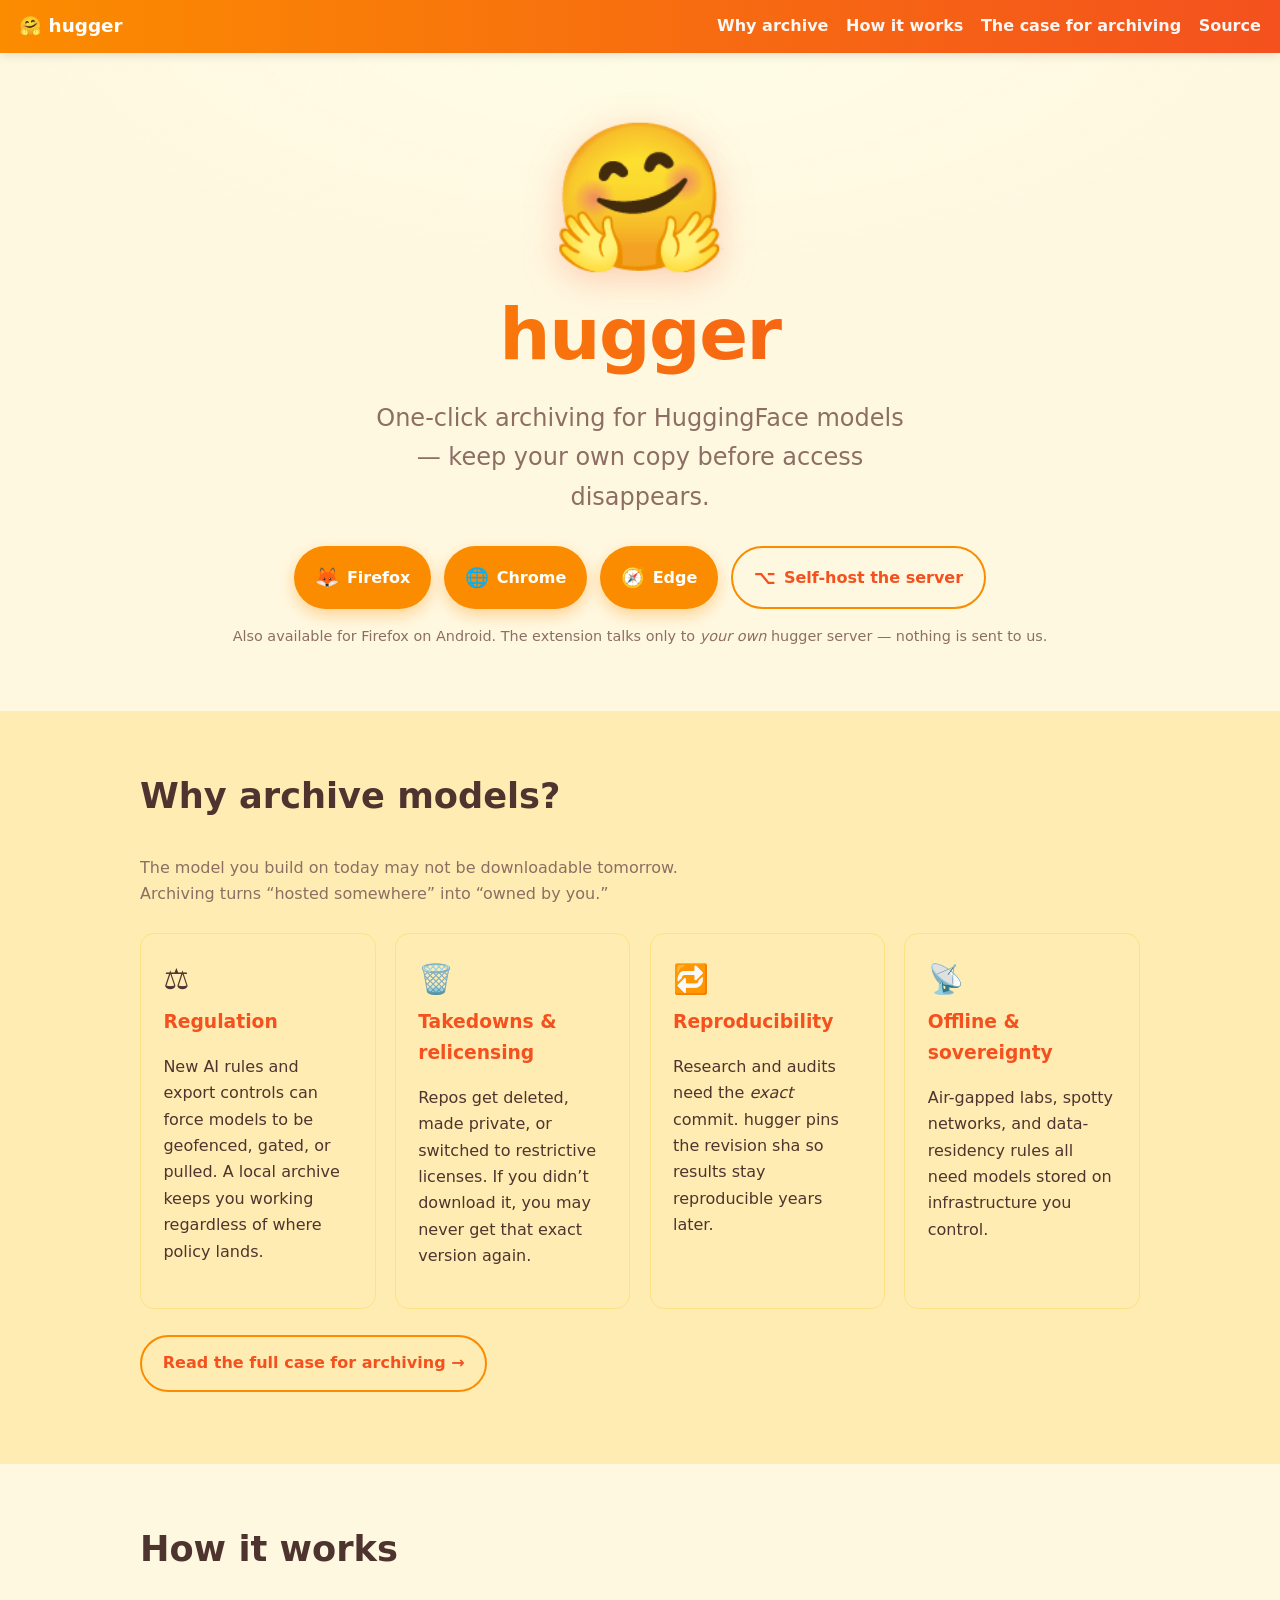
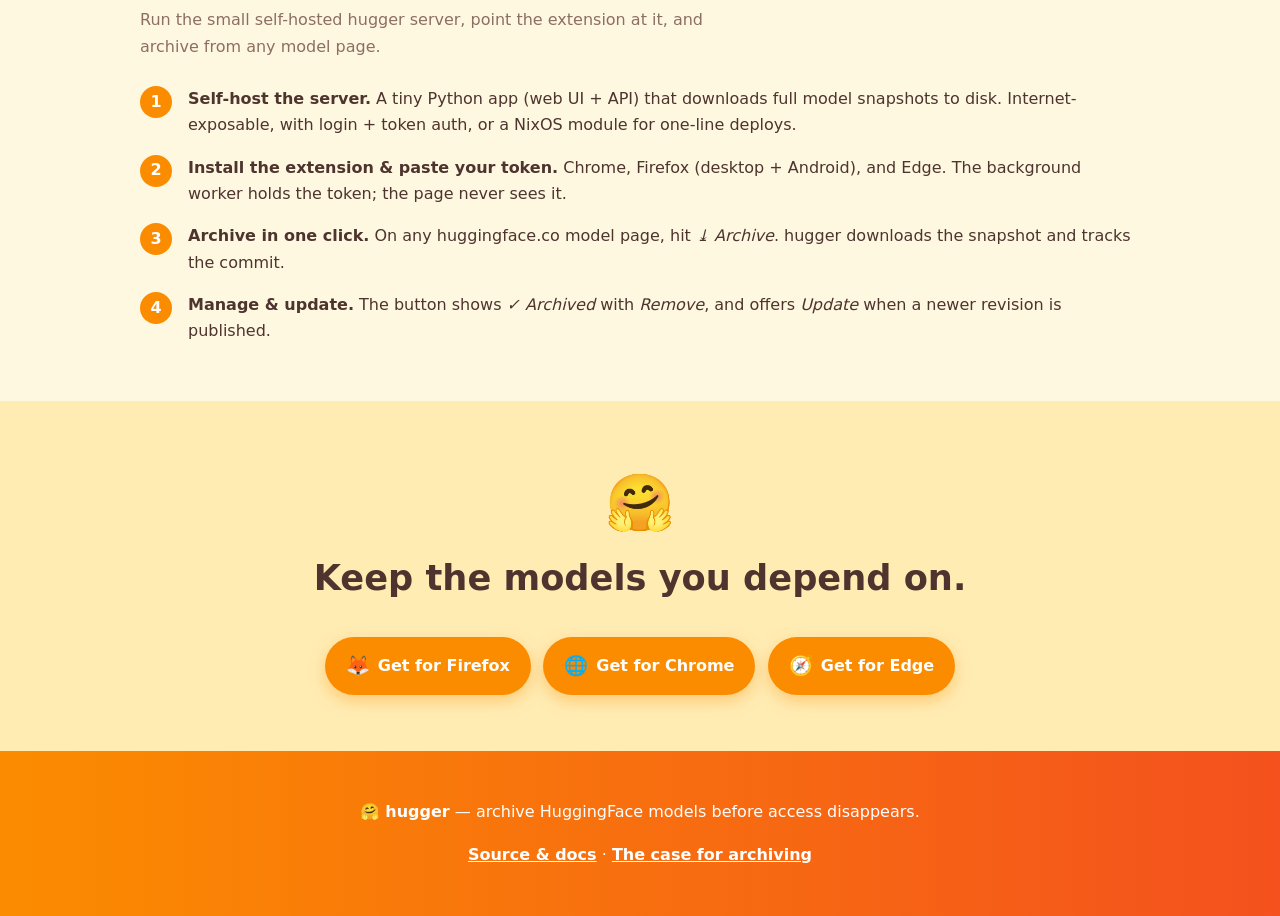
==== website/index.html @ 246c55b5 "Add landing site under website/ explaining the extension Static, no-build site in the app's yellow/o" ====
<!doctype html>
<html lang="en">
<head>
  <meta charset="utf-8" />
  <meta name="viewport" content="width=device-width, initial-scale=1, viewport-fit=cover" />
  <title>hugger — one-click HuggingFace model archiver</title>
  <meta name="description" content="hugger archives HuggingFace models to your own server in one click — keep a durable local copy before regulation, takedowns, or licensing changes cut off access." />
  <link rel="icon" href="data:image/svg+xml,<svg xmlns='http://www.w3.org/2000/svg' viewBox='0 0 100 100'><text y='.9em' font-size='90'>🤗</text></svg>" />
  <link rel="stylesheet" href="style.css" />
</head>
<body>
  <nav class="nav">
    <a class="brand" href="/"><span>🤗</span> hugger</a>
    <span class="links">
      <a href="#why">Why archive</a>
      <a href="#how">How it works</a>
      <a href="why.html">The case for archiving</a>
      <a href="https://git.plan.ai/plan-ai/hugger">Source</a>
    </span>
  </nav>

  <!-- HERO -->
  <header class="hero center">
    <div class="wrap">
      <div class="emoji" aria-hidden="true">🤗</div>
      <h1>hugger</h1>
      <p class="tagline">One-click archiving for HuggingFace models — keep your own copy before access disappears.</p>

      <!-- Update these hrefs to the real store listings once published. -->
      <div class="btns">
        <a class="btn" href="https://addons.mozilla.org/firefox/addon/hugger/"><span class="ico">🦊</span> Firefox</a>
        <a class="btn" href="https://chromewebstore.google.com/detail/hugger"><span class="ico">🌐</span> Chrome</a>
        <a class="btn" href="https://microsoftedge.microsoft.com/addons/detail/hugger"><span class="ico">🧭</span> Edge</a>
        <a class="btn ghost" href="https://git.plan.ai/plan-ai/hugger"><span class="ico">⌥</span> Self-host the server</a>
      </div>
      <p class="subtle">Also available for Firefox on Android. The extension talks only to <em>your own</em> hugger server — nothing is sent to us.</p>
    </div>
  </header>

  <!-- WHY -->
  <section id="why" class="alt">
    <div class="wrap">
      <h2 class="section-title">Why archive models?</h2>
      <p class="lead">The model you build on today may not be downloadable tomorrow. Archiving turns “hosted somewhere” into “owned by you.”</p>
      <div class="grid" style="margin-top:1.6rem">
        <div class="card">
          <div class="ico" aria-hidden="true">⚖️</div>
          <h3>Regulation</h3>
          <p>New AI rules and export controls can force models to be geofenced, gated, or pulled. A local archive keeps you working regardless of where policy lands.</p>
        </div>
        <div class="card">
          <div class="ico" aria-hidden="true">🗑️</div>
          <h3>Takedowns &amp; relicensing</h3>
          <p>Repos get deleted, made private, or switched to restrictive licenses. If you didn’t download it, you may never get that exact version again.</p>
        </div>
        <div class="card">
          <div class="ico" aria-hidden="true">🔁</div>
          <h3>Reproducibility</h3>
          <p>Research and audits need the <em>exact</em> commit. hugger pins the revision sha so results stay reproducible years later.</p>
        </div>
        <div class="card">
          <div class="ico" aria-hidden="true">📡</div>
          <h3>Offline &amp; sovereignty</h3>
          <p>Air-gapped labs, spotty networks, and data-residency rules all need models stored on infrastructure you control.</p>
        </div>
      </div>
      <p style="margin-top:1.6rem"><a class="btn ghost" href="why.html">Read the full case for archiving →</a></p>
    </div>
  </section>

  <!-- HOW -->
  <section id="how">
    <div class="wrap">
      <h2 class="section-title">How it works</h2>
      <p class="lead">Run the small self-hosted hugger server, point the extension at it, and archive from any model page.</p>
      <div class="steps" style="margin-top:1.6rem">
        <div class="step"><span class="n"></span><div><strong>Self-host the server.</strong> A tiny Python app (web UI + API) that downloads full model snapshots to disk. Internet-exposable, with login + token auth, or a NixOS module for one-line deploys.</div></div>
        <div class="step"><span class="n"></span><div><strong>Install the extension &amp; paste your token.</strong> Chrome, Firefox (desktop + Android), and Edge. The background worker holds the token; the page never sees it.</div></div>
        <div class="step"><span class="n"></span><div><strong>Archive in one click.</strong> On any huggingface.co model page, hit <em>⤓ Archive</em>. hugger downloads the snapshot and tracks the commit.</div></div>
        <div class="step"><span class="n"></span><div><strong>Manage &amp; update.</strong> The button shows <em>✓ Archived</em> with <em>Remove</em>, and offers <em>Update</em> when a newer revision is published.</div></div>
      </div>
    </div>
  </section>

  <!-- CTA -->
  <section class="alt center">
    <div class="wrap">
      <div class="emoji" style="font-size:3.5rem" aria-hidden="true">🤗</div>
      <h2 class="section-title">Keep the models you depend on.</h2>
      <div class="btns" style="margin-top:1rem">
        <a class="btn" href="https://addons.mozilla.org/firefox/addon/hugger/"><span class="ico">🦊</span> Get for Firefox</a>
        <a class="btn" href="https://chromewebstore.google.com/detail/hugger"><span class="ico">🌐</span> Get for Chrome</a>
        <a class="btn" href="https://microsoftedge.microsoft.com/addons/detail/hugger"><span class="ico">🧭</span> Get for Edge</a>
      </div>
    </div>
  </section>

  <footer>
    <p>🤗 <strong>hugger</strong> — archive HuggingFace models before access disappears.</p>
    <p><a href="https://git.plan.ai/plan-ai/hugger">Source &amp; docs</a> · <a href="why.html">The case for archiving</a></p>
  </footer>
</body>
</html>
---- website/style.css ----
:root {
  --bg: #FFF8E1;
  --surface: #FFECB3;
  --surface-2: #FFE082;
  --ink: #4E342E;
  --muted: #8D6E63;
  --accent: #FB8C00;
  --accent-2: #F4511E;
  --danger: #E53935;
  --ok: #2E7D32;
  --radius: 14px;
  --maxw: 1000px;
}

* { box-sizing: border-box; }

html { scroll-behavior: smooth; }

body {
  margin: 0;
  background: var(--bg);
  color: var(--ink);
  font-family: system-ui, -apple-system, "Segoe UI", Roboto, sans-serif;
  line-height: 1.65;
}

a { color: var(--accent-2); }

/* --- top nav --- */
.nav {
  position: sticky;
  top: 0;
  z-index: 10;
  display: flex;
  align-items: center;
  gap: 1rem;
  padding: .7rem 1.2rem;
  background: linear-gradient(90deg, var(--accent), var(--accent-2));
  color: #fff;
  box-shadow: 0 2px 10px rgba(0, 0, 0, .12);
}
.nav .brand { font-weight: 800; font-size: 1.15rem; display: flex; align-items: center; gap: .4rem; text-decoration: none; color: #fff; }
.nav .links { margin-left: auto; display: flex; gap: 1.1rem; }
.nav .links a { color: #fff; text-decoration: none; font-weight: 600; opacity: .95; }
.nav .links a:hover { opacity: 1; text-decoration: underline; }

/* --- layout --- */
section { padding: 3.5rem 1.2rem; }
.wrap { max-width: var(--maxw); margin: 0 auto; }
.center { text-align: center; }

/* --- hero --- */
.hero {
  padding-top: 4.5rem;
  padding-bottom: 3rem;
  background:
    radial-gradient(900px 380px at 50% -8%, #FFFDE7 0%, rgba(255, 253, 231, 0) 70%),
    var(--bg);
}
.hero .emoji {
  font-size: clamp(5rem, 18vw, 9rem);
  line-height: 1;
  filter: drop-shadow(0 8px 18px rgba(244, 81, 30, .25));
  animation: bob 4s ease-in-out infinite;
}
@keyframes bob { 0%,100% { transform: translateY(0); } 50% { transform: translateY(-10px); } }
@media (prefers-reduced-motion: reduce) { .hero .emoji { animation: none; } }

.hero h1 {
  font-size: clamp(2.8rem, 8vw, 4.5rem);
  margin: .4rem 0 .2rem;
  background: linear-gradient(90deg, var(--accent), var(--accent-2));
  -webkit-background-clip: text;
  background-clip: text;
  color: transparent;
  letter-spacing: -.02em;
}
.hero .tagline {
  font-size: clamp(1.1rem, 2.6vw, 1.5rem);
  color: var(--muted);
  max-width: 36ch;
  margin: .3rem auto 1.8rem;
}

/* --- buttons --- */
.btns { display: flex; flex-wrap: wrap; gap: .8rem; justify-content: center; }
.btn {
  display: inline-flex;
  align-items: center;
  gap: .5rem;
  padding: .85rem 1.3rem;
  border-radius: 999px;
  font-weight: 700;
  text-decoration: none;
  background: var(--accent);
  color: #fff;
  box-shadow: 0 6px 16px rgba(251, 140, 0, .35);
  transition: transform .12s ease, background .12s ease;
}
.btn:hover { background: var(--accent-2); transform: translateY(-2px); }
.btn.ghost { background: transparent; color: var(--accent-2); border: 2px solid var(--accent); box-shadow: none; }
.btn.ghost:hover { background: var(--surface-2); }
.btn .ico { font-size: 1.2em; }
.subtle { color: var(--muted); font-size: .9rem; margin-top: 1rem; }

/* --- cards --- */
.grid { display: grid; gap: 1.2rem; grid-template-columns: repeat(auto-fit, minmax(230px, 1fr)); }
.card {
  background: var(--surface);
  border: 1px solid var(--surface-2);
  border-radius: var(--radius);
  padding: 1.4rem;
}
.card h3 { margin: .2rem 0 .5rem; color: var(--accent-2); }
.card .ico { font-size: 1.8rem; }

.alt { background: var(--surface); }
h2.section-title { font-size: clamp(1.6rem, 4vw, 2.2rem); margin-top: 0; }
.lead { color: var(--muted); max-width: 60ch; }

/* --- steps --- */
.steps { counter-reset: step; display: grid; gap: 1rem; }
.step { display: flex; gap: 1rem; align-items: flex-start; }
.step .n {
  counter-increment: step;
  flex: 0 0 auto;
  width: 2rem; height: 2rem;
  border-radius: 999px;
  background: var(--accent);
  color: #fff; font-weight: 800;
  display: grid; place-items: center;
}
.step .n::before { content: counter(step); }

/* --- footer --- */
footer {
  background: linear-gradient(90deg, var(--accent), var(--accent-2));
  color: #fff;
  padding: 2rem 1.2rem;
  text-align: center;
}
footer a { color: #fff; font-weight: 600; }

/* --- prose (why page) --- */
.prose { max-width: 70ch; margin: 0 auto; }
.prose h2 { color: var(--accent-2); margin-top: 2.2rem; }
.prose blockquote {
  margin: 1.4rem 0;
  padding: .8rem 1.2rem;
  border-left: 5px solid var(--accent);
  background: var(--surface);
  border-radius: 0 8px 8px 0;
  color: var(--ink);
}
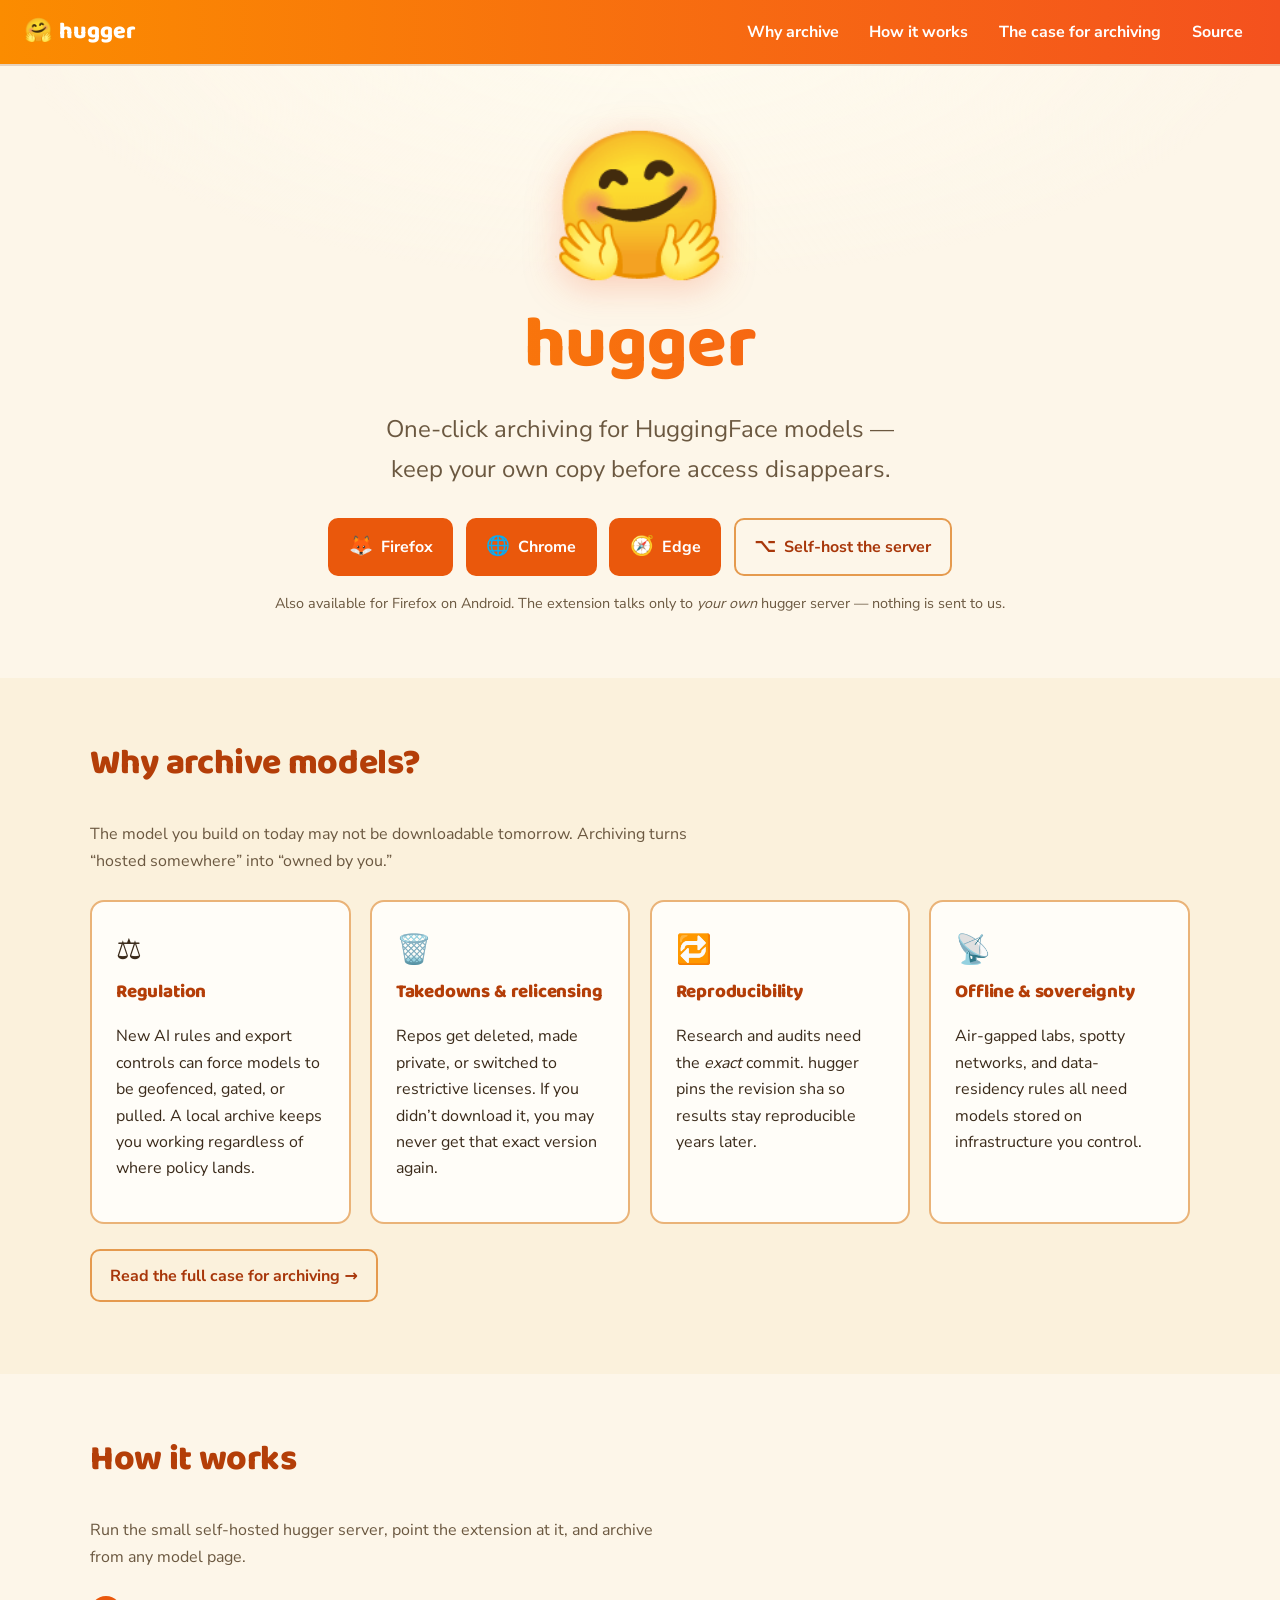
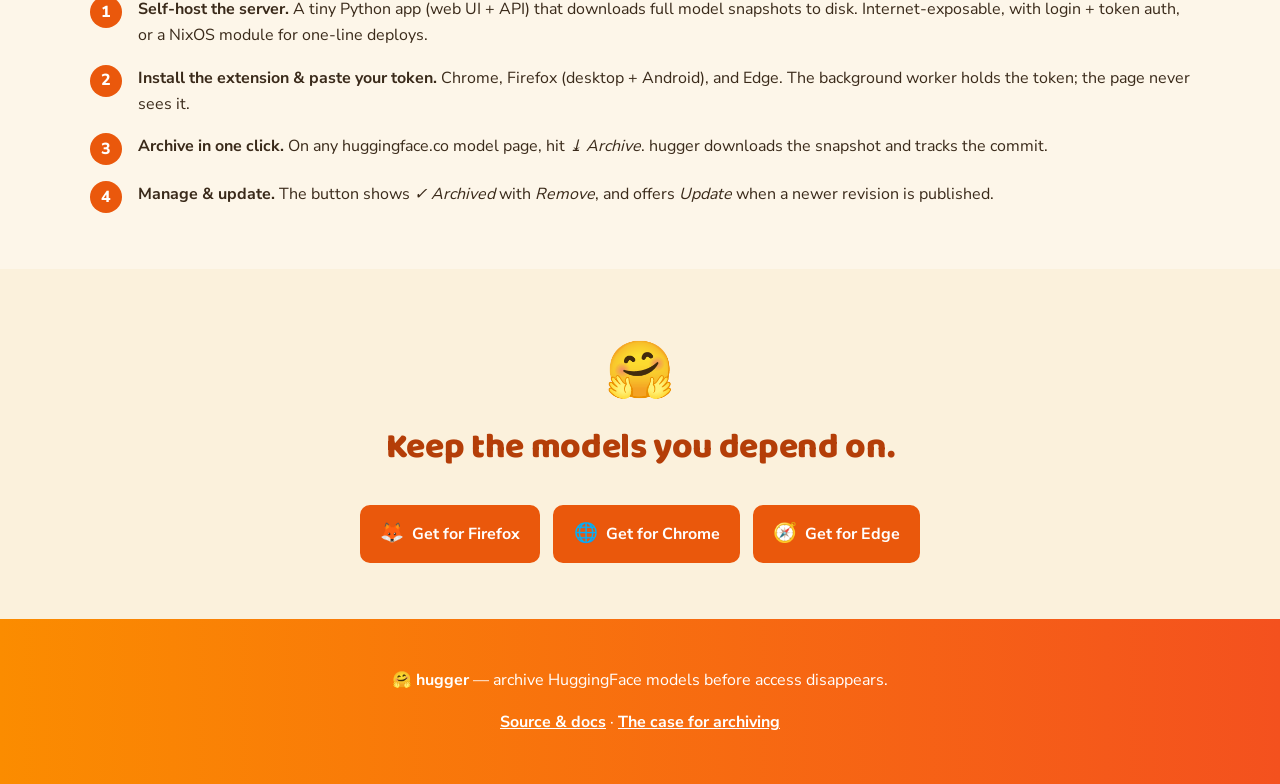
==== commit 5f5d4325: "Restyle marketing website to match app design system Cream palette, app-orange accents, self-hosted " ====
--- a/website/index.html
+++ b/website/index.html
@@ -6,6 +6,7 @@
   <title>hugger — one-click HuggingFace model archiver</title>
   <meta name="description" content="hugger archives HuggingFace models to your own server in one click — keep a durable local copy before regulation, takedowns, or licensing changes cut off access." />
   <link rel="icon" href="data:image/svg+xml,<svg xmlns='http://www.w3.org/2000/svg' viewBox='0 0 100 100'><text y='.9em' font-size='90'>🤗</text></svg>" />
+  <link rel="stylesheet" href="fonts.css" />
   <link rel="stylesheet" href="style.css" />
 </head>
 <body>
--- a/website/fonts.css
+++ b/website/fonts.css
@@ -0,0 +1,170 @@
+/* latin-ext */
+@font-face {
+  font-family: 'Baloo 2';
+  font-style: normal;
+  font-weight: 700;
+  font-display: swap;
+  src: url(fonts/Baloo2-700-latin-ext.woff2) format('woff2');
+  unicode-range: U+0100-02BA, U+02BD-02C5, U+02C7-02CC, U+02CE-02D7, U+02DD-02FF, U+0304, U+0308, U+0329, U+1D00-1DBF, U+1E00-1E9F, U+1EF2-1EFF, U+2020, U+20A0-20AB, U+20AD-20C0, U+2113, U+2C60-2C7F, U+A720-A7FF;
+}
+/* latin */
+@font-face {
+  font-family: 'Baloo 2';
+  font-style: normal;
+  font-weight: 700;
+  font-display: swap;
+  src: url(fonts/Baloo2-700-latin.woff2) format('woff2');
+  unicode-range: U+0000-00FF, U+0131, U+0152-0153, U+02BB-02BC, U+02C6, U+02DA, U+02DC, U+0304, U+0308, U+0329, U+2000-206F, U+20AC, U+2122, U+2191, U+2193, U+2212, U+2215, U+FEFF, U+FFFD;
+}
+/* latin-ext */
+@font-face {
+  font-family: 'Baloo 2';
+  font-style: normal;
+  font-weight: 800;
+  font-display: swap;
+  src: url(fonts/Baloo2-800-latin-ext.woff2) format('woff2');
+  unicode-range: U+0100-02BA, U+02BD-02C5, U+02C7-02CC, U+02CE-02D7, U+02DD-02FF, U+0304, U+0308, U+0329, U+1D00-1DBF, U+1E00-1E9F, U+1EF2-1EFF, U+2020, U+20A0-20AB, U+20AD-20C0, U+2113, U+2C60-2C7F, U+A720-A7FF;
+}
+/* latin */
+@font-face {
+  font-family: 'Baloo 2';
+  font-style: normal;
+  font-weight: 800;
+  font-display: swap;
+  src: url(fonts/Baloo2-800-latin.woff2) format('woff2');
+  unicode-range: U+0000-00FF, U+0131, U+0152-0153, U+02BB-02BC, U+02C6, U+02DA, U+02DC, U+0304, U+0308, U+0329, U+2000-206F, U+20AC, U+2122, U+2191, U+2193, U+2212, U+2215, U+FEFF, U+FFFD;
+}
+/* latin-ext */
+@font-face {
+  font-family: 'JetBrains Mono';
+  font-style: normal;
+  font-weight: 400;
+  font-display: swap;
+  src: url(fonts/JetBrainsMono-400-latin-ext.woff2) format('woff2');
+  unicode-range: U+0100-02BA, U+02BD-02C5, U+02C7-02CC, U+02CE-02D7, U+02DD-02FF, U+0304, U+0308, U+0329, U+1D00-1DBF, U+1E00-1E9F, U+1EF2-1EFF, U+2020, U+20A0-20AB, U+20AD-20C0, U+2113, U+2C60-2C7F, U+A720-A7FF;
+}
+/* latin */
+@font-face {
+  font-family: 'JetBrains Mono';
+  font-style: normal;
+  font-weight: 400;
+  font-display: swap;
+  src: url(fonts/JetBrainsMono-400-latin.woff2) format('woff2');
+  unicode-range: U+0000-00FF, U+0131, U+0152-0153, U+02BB-02BC, U+02C6, U+02DA, U+02DC, U+0304, U+0308, U+0329, U+2000-206F, U+20AC, U+2122, U+2191, U+2193, U+2212, U+2215, U+FEFF, U+FFFD;
+}
+/* latin-ext */
+@font-face {
+  font-family: 'JetBrains Mono';
+  font-style: normal;
+  font-weight: 500;
+  font-display: swap;
+  src: url(fonts/JetBrainsMono-500-latin-ext.woff2) format('woff2');
+  unicode-range: U+0100-02BA, U+02BD-02C5, U+02C7-02CC, U+02CE-02D7, U+02DD-02FF, U+0304, U+0308, U+0329, U+1D00-1DBF, U+1E00-1E9F, U+1EF2-1EFF, U+2020, U+20A0-20AB, U+20AD-20C0, U+2113, U+2C60-2C7F, U+A720-A7FF;
+}
+/* latin */
+@font-face {
+  font-family: 'JetBrains Mono';
+  font-style: normal;
+  font-weight: 500;
+  font-display: swap;
+  src: url(fonts/JetBrainsMono-500-latin.woff2) format('woff2');
+  unicode-range: U+0000-00FF, U+0131, U+0152-0153, U+02BB-02BC, U+02C6, U+02DA, U+02DC, U+0304, U+0308, U+0329, U+2000-206F, U+20AC, U+2122, U+2191, U+2193, U+2212, U+2215, U+FEFF, U+FFFD;
+}
+/* latin-ext */
+@font-face {
+  font-family: 'JetBrains Mono';
+  font-style: normal;
+  font-weight: 700;
+  font-display: swap;
+  src: url(fonts/JetBrainsMono-700-latin-ext.woff2) format('woff2');
+  unicode-range: U+0100-02BA, U+02BD-02C5, U+02C7-02CC, U+02CE-02D7, U+02DD-02FF, U+0304, U+0308, U+0329, U+1D00-1DBF, U+1E00-1E9F, U+1EF2-1EFF, U+2020, U+20A0-20AB, U+20AD-20C0, U+2113, U+2C60-2C7F, U+A720-A7FF;
+}
+/* latin */
+@font-face {
+  font-family: 'JetBrains Mono';
+  font-style: normal;
+  font-weight: 700;
+  font-display: swap;
+  src: url(fonts/JetBrainsMono-700-latin.woff2) format('woff2');
+  unicode-range: U+0000-00FF, U+0131, U+0152-0153, U+02BB-02BC, U+02C6, U+02DA, U+02DC, U+0304, U+0308, U+0329, U+2000-206F, U+20AC, U+2122, U+2191, U+2193, U+2212, U+2215, U+FEFF, U+FFFD;
+}
+/* latin-ext */
+@font-face {
+  font-family: 'Nunito Sans';
+  font-style: normal;
+  font-weight: 400;
+  font-stretch: 100%;
+  font-display: swap;
+  src: url(fonts/NunitoSans-400-latin-ext.woff2) format('woff2');
+  unicode-range: U+0100-02BA, U+02BD-02C5, U+02C7-02CC, U+02CE-02D7, U+02DD-02FF, U+0304, U+0308, U+0329, U+1D00-1DBF, U+1E00-1E9F, U+1EF2-1EFF, U+2020, U+20A0-20AB, U+20AD-20C0, U+2113, U+2C60-2C7F, U+A720-A7FF;
+}
+/* latin */
+@font-face {
+  font-family: 'Nunito Sans';
+  font-style: normal;
+  font-weight: 400;
+  font-stretch: 100%;
+  font-display: swap;
+  src: url(fonts/NunitoSans-400-latin.woff2) format('woff2');
+  unicode-range: U+0000-00FF, U+0131, U+0152-0153, U+02BB-02BC, U+02C6, U+02DA, U+02DC, U+0304, U+0308, U+0329, U+2000-206F, U+20AC, U+2122, U+2191, U+2193, U+2212, U+2215, U+FEFF, U+FFFD;
+}
+/* latin-ext */
+@font-face {
+  font-family: 'Nunito Sans';
+  font-style: normal;
+  font-weight: 600;
+  font-stretch: 100%;
+  font-display: swap;
+  src: url(fonts/NunitoSans-600-latin-ext.woff2) format('woff2');
+  unicode-range: U+0100-02BA, U+02BD-02C5, U+02C7-02CC, U+02CE-02D7, U+02DD-02FF, U+0304, U+0308, U+0329, U+1D00-1DBF, U+1E00-1E9F, U+1EF2-1EFF, U+2020, U+20A0-20AB, U+20AD-20C0, U+2113, U+2C60-2C7F, U+A720-A7FF;
+}
+/* latin */
+@font-face {
+  font-family: 'Nunito Sans';
+  font-style: normal;
+  font-weight: 600;
+  font-stretch: 100%;
+  font-display: swap;
+  src: url(fonts/NunitoSans-600-latin.woff2) format('woff2');
+  unicode-range: U+0000-00FF, U+0131, U+0152-0153, U+02BB-02BC, U+02C6, U+02DA, U+02DC, U+0304, U+0308, U+0329, U+2000-206F, U+20AC, U+2122, U+2191, U+2193, U+2212, U+2215, U+FEFF, U+FFFD;
+}
+/* latin-ext */
+@font-face {
+  font-family: 'Nunito Sans';
+  font-style: normal;
+  font-weight: 700;
+  font-stretch: 100%;
+  font-display: swap;
+  src: url(fonts/NunitoSans-700-latin-ext.woff2) format('woff2');
+  unicode-range: U+0100-02BA, U+02BD-02C5, U+02C7-02CC, U+02CE-02D7, U+02DD-02FF, U+0304, U+0308, U+0329, U+1D00-1DBF, U+1E00-1E9F, U+1EF2-1EFF, U+2020, U+20A0-20AB, U+20AD-20C0, U+2113, U+2C60-2C7F, U+A720-A7FF;
+}
+/* latin */
+@font-face {
+  font-family: 'Nunito Sans';
+  font-style: normal;
+  font-weight: 700;
+  font-stretch: 100%;
+  font-display: swap;
+  src: url(fonts/NunitoSans-700-latin.woff2) format('woff2');
+  unicode-range: U+0000-00FF, U+0131, U+0152-0153, U+02BB-02BC, U+02C6, U+02DA, U+02DC, U+0304, U+0308, U+0329, U+2000-206F, U+20AC, U+2122, U+2191, U+2193, U+2212, U+2215, U+FEFF, U+FFFD;
+}
+/* latin-ext */
+@font-face {
+  font-family: 'Nunito Sans';
+  font-style: normal;
+  font-weight: 800;
+  font-stretch: 100%;
+  font-display: swap;
+  src: url(fonts/NunitoSans-800-latin-ext.woff2) format('woff2');
+  unicode-range: U+0100-02BA, U+02BD-02C5, U+02C7-02CC, U+02CE-02D7, U+02DD-02FF, U+0304, U+0308, U+0329, U+1D00-1DBF, U+1E00-1E9F, U+1EF2-1EFF, U+2020, U+20A0-20AB, U+20AD-20C0, U+2113, U+2C60-2C7F, U+A720-A7FF;
+}
+/* latin */
+@font-face {
+  font-family: 'Nunito Sans';
+  font-style: normal;
+  font-weight: 800;
+  font-stretch: 100%;
+  font-display: swap;
+  src: url(fonts/NunitoSans-800-latin.woff2) format('woff2');
+  unicode-range: U+0000-00FF, U+0131, U+0152-0153, U+02BB-02BC, U+02C6, U+02DA, U+02DC, U+0304, U+0308, U+0329, U+2000-206F, U+20AC, U+2122, U+2191, U+2193, U+2212, U+2215, U+FEFF, U+FFFD;
+}
--- a/website/style.css
+++ b/website/style.css
@@ -1,51 +1,66 @@
+/* Marketing site styled to match the hugger app's design system
+   (claude.ai/design tokens). Self-hosted fonts via fonts.css — no CDN. */
 :root {
-  --bg: #FFF8E1;
-  --surface: #FFECB3;
-  --surface-2: #FFE082;
-  --ink: #4E342E;
-  --muted: #8D6E63;
-  --accent: #FB8C00;
-  --accent-2: #F4511E;
-  --danger: #E53935;
-  --ok: #2E7D32;
+  --cream: #FDF6E9;
+  --surface: #FFFDF8;
+  --surface-2: #FBF1DC;
+  --line: #EAB378;
+  --linesoft: #F1E2C6;
+  --divider: #F2DDBB;
+  --ink: #3A2A1A;
+  --muted: #6B5840;
+  --muted-2: #8A6D4A;
+  --accent: #EA580C;
+  --accent-h: #D9500B;
+  --accent-ink: #B43E08;
+  --accent-ink-2: #A8370A;
+  --ghost-b: #E59A4E;
+  --ghost-h: #FFF3E0;
+  /* original hugger header gradient (amber -> deep orange) */
+  --hdr: linear-gradient(90deg, #FB8C00, #F4511E);
   --radius: 14px;
-  --maxw: 1000px;
+  --maxw: 1100px;
+  --brand: "Baloo 2", "Nunito Sans", system-ui, sans-serif;
+  --sans: "Nunito Sans", system-ui, -apple-system, "Segoe UI", Roboto, sans-serif;
 }
 
 * { box-sizing: border-box; }
-
 html { scroll-behavior: smooth; }
 
 body {
   margin: 0;
-  background: var(--bg);
+  background: var(--cream);
   color: var(--ink);
-  font-family: system-ui, -apple-system, "Segoe UI", Roboto, sans-serif;
+  font-family: var(--sans);
   line-height: 1.65;
+  -webkit-font-smoothing: antialiased;
+  text-rendering: optimizeLegibility;
 }
 
-a { color: var(--accent-2); }
+a { color: var(--accent-ink-2); }
+h1, h2, h3 { font-family: var(--brand); font-weight: 800; letter-spacing: -.01em; }
 
 /* --- top nav --- */
 .nav {
   position: sticky;
   top: 0;
-  z-index: 10;
+  z-index: 40;
   display: flex;
   align-items: center;
   gap: 1rem;
-  padding: .7rem 1.2rem;
-  background: linear-gradient(90deg, var(--accent), var(--accent-2));
+  height: 64px;
+  padding: 0 1.5rem;
+  background: var(--hdr);
   color: #fff;
-  box-shadow: 0 2px 10px rgba(0, 0, 0, .12);
+  box-shadow: 0 2px 0 rgba(120, 50, 0, .18);
 }
-.nav .brand { font-weight: 800; font-size: 1.15rem; display: flex; align-items: center; gap: .4rem; text-decoration: none; color: #fff; }
-.nav .links { margin-left: auto; display: flex; gap: 1.1rem; }
-.nav .links a { color: #fff; text-decoration: none; font-weight: 600; opacity: .95; }
-.nav .links a:hover { opacity: 1; text-decoration: underline; }
+.nav .brand { font-family: var(--brand); font-weight: 800; font-size: 1.45rem; display: flex; align-items: center; gap: .4rem; text-decoration: none; color: #fff; }
+.nav .links { margin-left: auto; display: flex; gap: .3rem; }
+.nav .links a { color: #fff; text-decoration: none; font-weight: 700; padding: 9px 13px; border-radius: 8px; }
+.nav .links a:hover { background: rgba(255, 255, 255, .14); }
 
 /* --- layout --- */
-section { padding: 3.5rem 1.2rem; }
+section { padding: 3.5rem 1.5rem; }
 .wrap { max-width: var(--maxw); margin: 0 auto; }
 .center { text-align: center; }
 
@@ -54,8 +69,8 @@
   padding-top: 4.5rem;
   padding-bottom: 3rem;
   background:
-    radial-gradient(900px 380px at 50% -8%, #FFFDE7 0%, rgba(255, 253, 231, 0) 70%),
-    var(--bg);
+    radial-gradient(900px 380px at 50% -8%, #FFFBEF 0%, rgba(255, 251, 239, 0) 70%),
+    var(--cream);
 }
 .hero .emoji {
   font-size: clamp(5rem, 18vw, 9rem);
@@ -69,37 +84,37 @@
 .hero h1 {
   font-size: clamp(2.8rem, 8vw, 4.5rem);
   margin: .4rem 0 .2rem;
-  background: linear-gradient(90deg, var(--accent), var(--accent-2));
+  background: var(--hdr);
   -webkit-background-clip: text;
   background-clip: text;
   color: transparent;
-  letter-spacing: -.02em;
 }
 .hero .tagline {
   font-size: clamp(1.1rem, 2.6vw, 1.5rem);
   color: var(--muted);
-  max-width: 36ch;
+  max-width: 38ch;
   margin: .3rem auto 1.8rem;
 }
 
-/* --- buttons --- */
+/* --- buttons (app: fixed, rounded-lg, 2px border) --- */
 .btns { display: flex; flex-wrap: wrap; gap: .8rem; justify-content: center; }
 .btn {
   display: inline-flex;
   align-items: center;
   gap: .5rem;
-  padding: .85rem 1.3rem;
-  border-radius: 999px;
+  padding: .7rem 1.15rem;
+  border-radius: 10px;
+  border: 2px solid var(--accent);
   font-weight: 700;
+  font-size: 1rem;
   text-decoration: none;
   background: var(--accent);
   color: #fff;
-  box-shadow: 0 6px 16px rgba(251, 140, 0, .35);
-  transition: transform .12s ease, background .12s ease;
+  transition: background .15s ease, border-color .15s ease, transform .12s ease;
 }
-.btn:hover { background: var(--accent-2); transform: translateY(-2px); }
-.btn.ghost { background: transparent; color: var(--accent-2); border: 2px solid var(--accent); box-shadow: none; }
-.btn.ghost:hover { background: var(--surface-2); }
+.btn:hover { background: var(--accent-h); border-color: var(--accent-h); transform: translateY(-1px); }
+.btn.ghost { background: transparent; color: var(--accent-ink-2); border-color: var(--ghost-b); }
+.btn.ghost:hover { background: var(--ghost-h); transform: translateY(-1px); }
 .btn .ico { font-size: 1.2em; }
 .subtle { color: var(--muted); font-size: .9rem; margin-top: 1rem; }
 
@@ -107,15 +122,15 @@
 .grid { display: grid; gap: 1.2rem; grid-template-columns: repeat(auto-fit, minmax(230px, 1fr)); }
 .card {
   background: var(--surface);
-  border: 1px solid var(--surface-2);
+  border: 2px solid var(--line);
   border-radius: var(--radius);
-  padding: 1.4rem;
+  padding: 1.5rem;
 }
-.card h3 { margin: .2rem 0 .5rem; color: var(--accent-2); }
+.card h3 { margin: .2rem 0 .5rem; color: var(--accent-ink); }
 .card .ico { font-size: 1.8rem; }
 
-.alt { background: var(--surface); }
-h2.section-title { font-size: clamp(1.6rem, 4vw, 2.2rem); margin-top: 0; }
+.alt { background: var(--surface-2); }
+h2.section-title { font-size: clamp(1.6rem, 4vw, 2.2rem); margin-top: 0; color: var(--accent-ink); }
 .lead { color: var(--muted); max-width: 60ch; }
 
 /* --- steps --- */
@@ -134,16 +149,17 @@
 
 /* --- footer --- */
 footer {
-  background: linear-gradient(90deg, var(--accent), var(--accent-2));
+  background: var(--hdr);
   color: #fff;
-  padding: 2rem 1.2rem;
+  padding: 2rem 1.5rem;
   text-align: center;
 }
-footer a { color: #fff; font-weight: 600; }
+footer a { color: #fff; font-weight: 700; }
 
 /* --- prose (why page) --- */
 .prose { max-width: 70ch; margin: 0 auto; }
-.prose h2 { color: var(--accent-2); margin-top: 2.2rem; }
+.prose h1 { color: var(--accent-ink); }
+.prose h2 { color: var(--accent-ink); margin-top: 2.2rem; }
 .prose blockquote {
   margin: 1.4rem 0;
   padding: .8rem 1.2rem;
